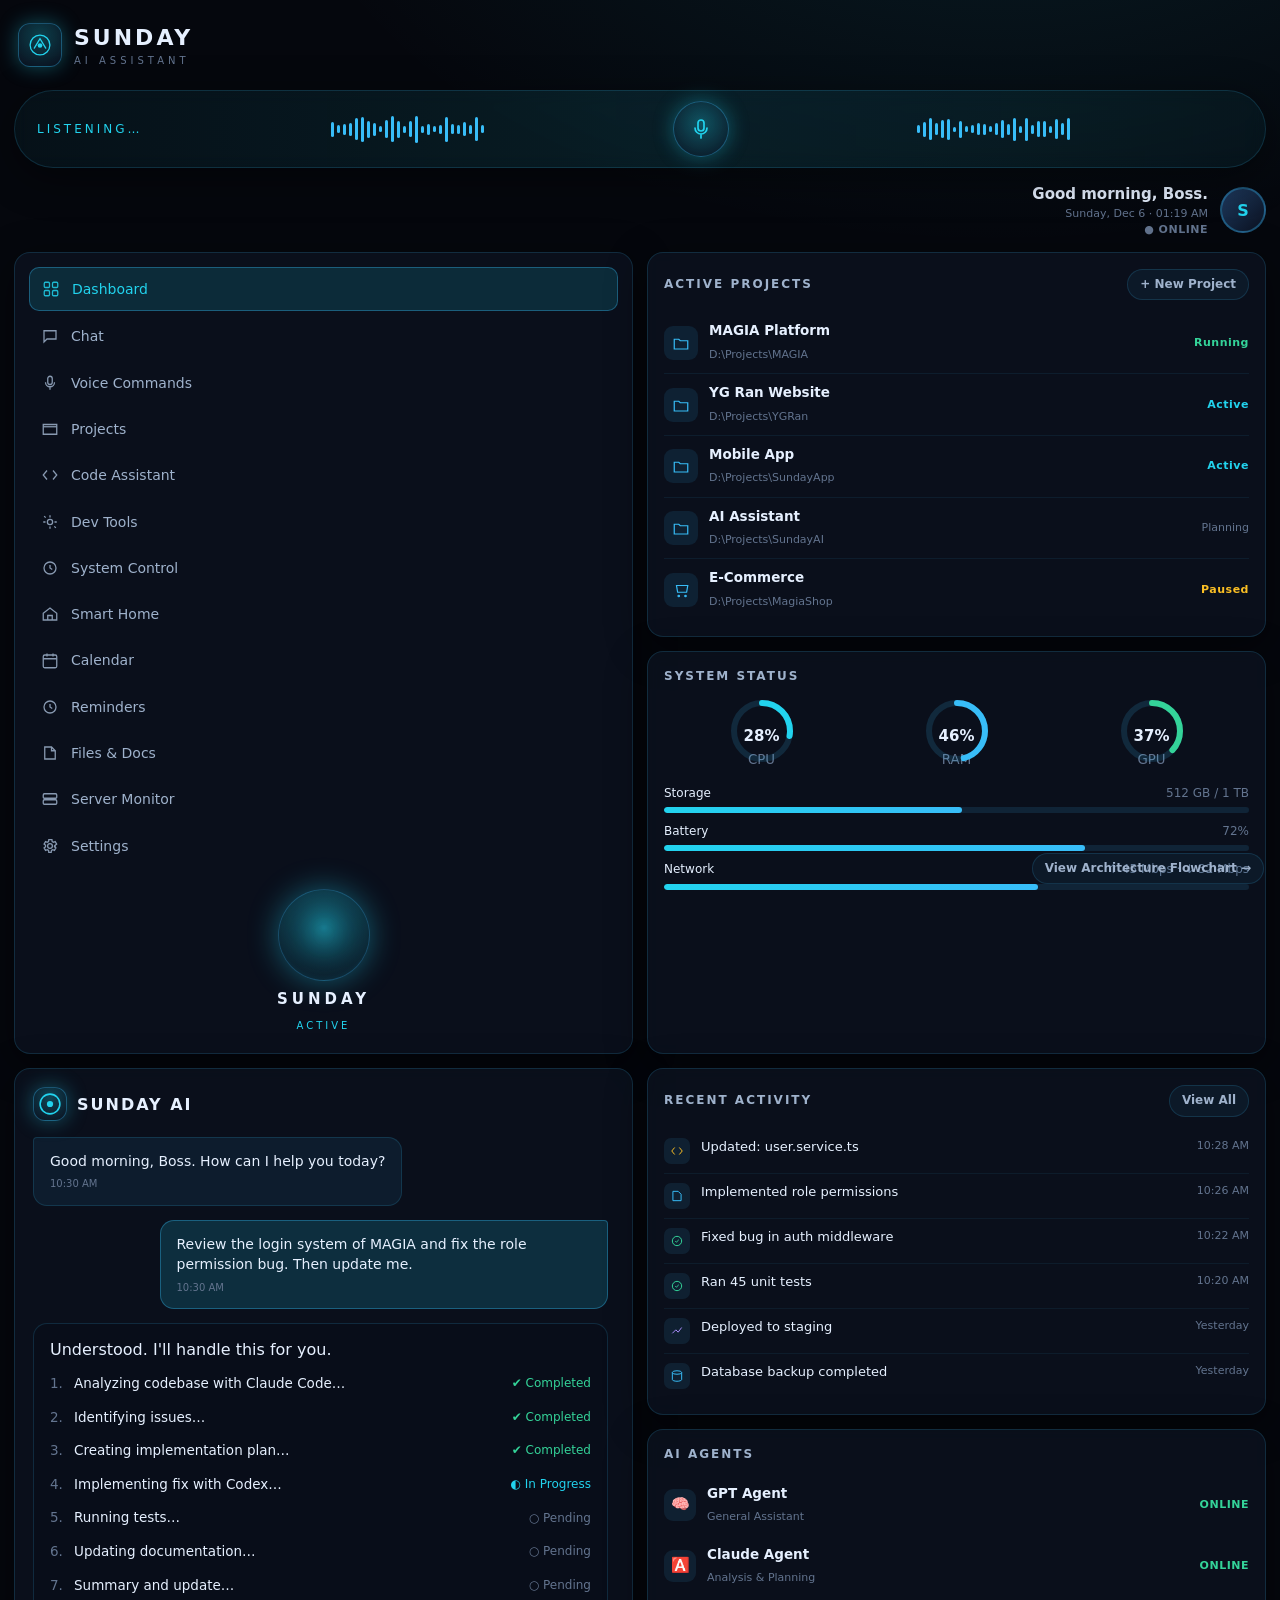
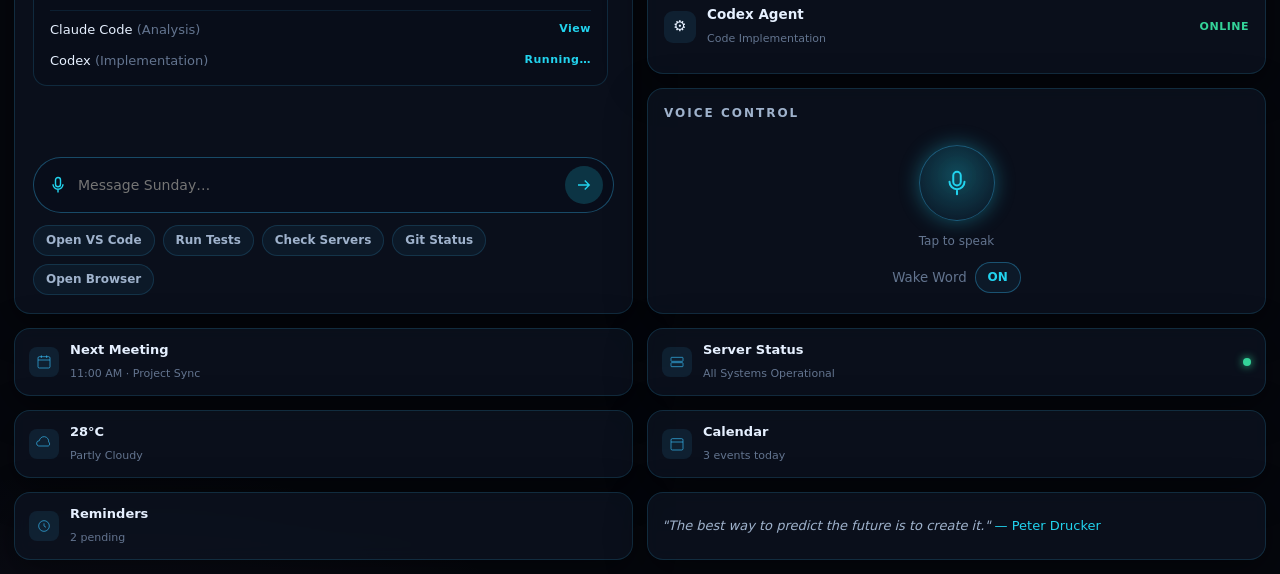
==== index.html @ ae9e7cbd "Add Sunday AI assistant dashboard and architecture flowchart Static site (no build step) recreating " ====
<!DOCTYPE html>
<html lang="en">
<head>
<meta charset="UTF-8" />
<meta name="viewport" content="width=device-width, initial-scale=1.0" />
<title>Sunday AI Assistant — Dashboard</title>
<meta name="description" content="Sunday — your personal AI assistant for coding, automation and productivity." />
<link rel="icon" href="data:image/svg+xml,<svg xmlns='http://www.w3.org/2000/svg' viewBox='0 0 100 100'><circle cx='50' cy='50' r='40' fill='none' stroke='%2322d3ee' stroke-width='6'/><circle cx='50' cy='50' r='14' fill='%2322d3ee'/></svg>" />
<link rel="stylesheet" href="assets/css/styles.css" />
<style>
  /* ---------- Dashboard layout ---------- */
  .app { display: grid; grid-template-rows: auto 1fr auto; min-height: 100vh; gap: 14px; padding: 14px; }

  /* Top bar */
  .topbar { display: grid; grid-template-columns: 260px 1fr 300px; gap: 14px; align-items: center; }
  .topbar__brand { padding: 8px 4px; }
  .topbar__brand .brand__logo {
    animation: spin 14s linear infinite;
  }
  @keyframes spin { to { transform: rotate(360deg); } }

  .listen {
    display: flex; align-items: center; gap: 16px; justify-content: center;
    padding: 10px 22px; border-radius: 999px;
    border: 1px solid var(--panel-border);
    background: linear-gradient(90deg, rgba(34,211,238,0.05), rgba(34,211,238,0.10), rgba(34,211,238,0.05));
  }
  .listen__label { font-size: 12px; letter-spacing: 3px; color: var(--cyan); text-transform: uppercase; white-space: nowrap; }
  .wave { display: flex; align-items: center; gap: 3px; height: 34px; flex: 1; justify-content: center; }
  .wave span {
    width: 3px; border-radius: 2px; background: var(--cyan-soft);
    animation: wave 1.1s ease-in-out infinite;
  }
  @keyframes wave { 0%,100% { height: 5px; opacity:.5;} 50% { height: 28px; opacity:1;} }
  .mic-btn {
    width: 56px; height: 56px; border-radius: 50%; flex: none;
    display: grid; place-items: center; cursor: pointer;
    border: 1px solid var(--panel-border-strong);
    background: radial-gradient(circle at 50% 40%, rgba(34,211,238,0.3), rgba(11,17,32,0.9));
    box-shadow: var(--glow); transition: transform .15s;
  }
  .mic-btn:hover { transform: scale(1.06); }
  .mic-btn svg { width: 24px; height: 24px; stroke: var(--cyan); }

  .topbar__user { display: flex; align-items: center; gap: 12px; justify-content: flex-end; }
  .topbar__user .greet { text-align: right; }
  .topbar__user .greet b { font-size: 15px; }
  .topbar__user .greet small { color: var(--text-faint); font-size: 11px; display: block; }
  .avatar { width: 46px; height: 46px; border-radius: 50%; border: 2px solid var(--panel-border-strong);
    background: linear-gradient(135deg, #1e3a5f, #0b1120); display:grid; place-items:center; font-weight:700; color: var(--cyan); }

  /* Main 3-col grid */
  .grid { display: grid; grid-template-columns: 240px 300px 1fr 320px; gap: 14px; align-items: stretch; }

  /* Sidebar nav */
  .nav { padding: 14px; display: flex; flex-direction: column; gap: 4px; }
  .nav__item {
    display: flex; align-items: center; gap: 12px; padding: 11px 12px; border-radius: 10px;
    color: var(--text-dim); cursor: pointer; font-size: 14px; transition: all .15s;
  }
  .nav__item svg { width: 18px; height: 18px; flex: none; opacity: .85; }
  .nav__item:hover { background: rgba(56,189,248,0.08); color: var(--text); }
  .nav__item--active { background: rgba(34,211,238,0.14); color: var(--cyan); border: 1px solid var(--panel-border-strong); }
  .nav__orb { margin-top: auto; display: grid; place-items: center; gap: 8px; padding: 18px 0 6px; }
  .orb {
    width: 92px; height: 92px; border-radius: 50%;
    background: radial-gradient(circle at 50% 42%, rgba(34,211,238,0.55), rgba(11,17,32,0.2) 68%);
    border: 1px solid var(--panel-border-strong);
    box-shadow: 0 0 30px rgba(34,211,238,0.4), inset 0 0 30px rgba(34,211,238,0.25);
    animation: pulse 2.6s ease-in-out infinite;
  }
  @keyframes pulse { 0%,100%{ transform: scale(1); opacity:.9;} 50%{ transform: scale(1.06); opacity:1;} }
  .nav__orb b { letter-spacing: 4px; font-size: 15px; }
  .nav__orb small { letter-spacing: 3px; font-size: 10px; color: var(--cyan); }

  /* Cards column */
  .col { display: flex; flex-direction: column; gap: 14px; min-height: 0; }
  .card { padding: 16px; }
  .card__head { display: flex; align-items: center; justify-content: space-between; margin-bottom: 12px; }

  .project { display: flex; align-items: center; gap: 11px; padding: 9px 0; border-bottom: 1px solid rgba(56,189,248,0.08); }
  .project:last-child { border-bottom: none; }
  .project__ico { width: 34px; height: 34px; border-radius: 9px; display:grid; place-items:center; background: rgba(56,189,248,0.1); }
  .project__ico svg { width: 18px; height: 18px; stroke: var(--cyan-soft); }
  .project b { font-size: 13.5px; display: block; }
  .project small { font-size: 11px; color: var(--text-faint); }

  .gauges { display: flex; justify-content: space-around; margin: 4px 0 14px; }
  .gauge { text-align: center; }
  .gauge svg { width: 66px; height: 66px; transform: rotate(-90deg); }
  .gauge__val { font-size: 15px; font-weight: 700; margin-top: -44px; position: relative; }
  .meter { margin: 10px 0; }
  .meter__top { display: flex; justify-content: space-between; font-size: 12px; margin-bottom: 5px; }
  .meter__bar { height: 6px; border-radius: 999px; background: rgba(56,189,248,0.12); overflow: hidden; }
  .meter__fill { height: 100%; border-radius: 999px; background: linear-gradient(90deg, var(--cyan), var(--cyan-soft)); }

  /* Center conversation */
  .conv { padding: 18px; display: flex; flex-direction: column; min-height: 0; }
  .conv__brand { display: flex; align-items: center; gap: 10px; margin-bottom: 16px; }
  .conv__body { flex: 1; overflow-y: auto; display: flex; flex-direction: column; gap: 14px; padding-right: 6px; }
  .bubble { max-width: 78%; padding: 13px 16px; border-radius: 14px; font-size: 14px; }
  .bubble small { display:block; font-size: 10px; color: var(--text-faint); margin-top: 6px; }
  .bubble--ai { align-self: flex-start; background: rgba(56,189,248,0.08); border: 1px solid var(--panel-border); border-top-left-radius: 4px; }
  .bubble--me { align-self: flex-end; background: rgba(34,211,238,0.16); border: 1px solid var(--panel-border-strong); border-top-right-radius: 4px; }
  .tasklist { align-self: stretch; border: 1px solid var(--panel-border); border-radius: 14px; padding: 14px 16px; background: rgba(9,14,26,0.6); }
  .task { display: flex; align-items: center; justify-content: space-between; padding: 7px 0; font-size: 13.5px; }
  .task__l { display: flex; gap: 10px; }
  .task__n { color: var(--text-faint); width: 14px; }
  .task__s { font-size: 12px; display: flex; align-items: center; gap: 6px; }
  .s-done { color: var(--green); } .s-prog { color: var(--cyan); } .s-pend { color: var(--text-faint); }
  .tasklist__foot { display: flex; justify-content: space-between; border-top: 1px solid rgba(56,189,248,0.1); margin-top: 8px; padding-top: 10px; font-size: 13px; }

  .composer { display: flex; align-items: center; gap: 10px; margin-top: 14px; padding: 8px 10px 8px 14px;
    border: 1px solid var(--panel-border-strong); border-radius: 999px; background: rgba(9,14,26,0.7); }
  .composer input { flex: 1; background: none; border: none; color: var(--text); font-size: 14px; outline: none; font-family: var(--font); }
  .composer button { width: 38px; height: 38px; border-radius: 50%; border: none; cursor: pointer; display:grid; place-items:center;
    background: rgba(34,211,238,0.2); }
  .composer button svg { width: 18px; height:18px; stroke: var(--cyan); }
  .quick { display: flex; gap: 8px; flex-wrap: wrap; margin-top: 12px; }

  /* Right column */
  .activity { display: flex; align-items: flex-start; gap: 11px; padding: 9px 0; border-bottom: 1px solid rgba(56,189,248,0.07); font-size: 13px; }
  .activity:last-child { border-bottom: none; }
  .activity__ico { width: 26px; height: 26px; border-radius: 7px; display:grid; place-items:center; flex:none; background: rgba(56,189,248,0.1); }
  .activity__ico svg { width: 14px; height: 14px; }
  .activity .grow small { color: var(--text-faint); font-size: 11px; }
  .activity time { font-size: 11px; color: var(--text-faint); white-space: nowrap; }

  .agent { display: flex; align-items: center; gap: 11px; padding: 9px 0; }
  .agent__ico { width: 32px; height: 32px; border-radius: 9px; display:grid; place-items:center; background: rgba(56,189,248,0.1); font-size: 15px; }
  .agent b { font-size: 13.5px; display: block; }
  .agent small { font-size: 11px; color: var(--text-faint); }

  .voice-ctl { display: grid; place-items: center; gap: 12px; padding: 10px 0 4px; }
  .voice-ctl .mic-btn { width: 76px; height: 76px; }
  .voice-ctl .mic-btn svg { width: 30px; height: 30px; }

  /* Bottom status strip */
  .strip { display: grid; grid-template-columns: repeat(5, 1fr) 1.4fr; gap: 14px; }
  .strip .panel { padding: 12px 14px; display: flex; align-items: center; gap: 11px; }
  .strip__ico { width: 30px; height:30px; border-radius: 8px; display:grid; place-items:center; background: rgba(56,189,248,0.1); flex:none; }
  .strip__ico svg { width: 16px; height:16px; stroke: var(--cyan-soft); }
  .strip b { font-size: 13px; display:block; } .strip small { font-size: 11px; color: var(--text-faint); }
  .quote { font-style: italic; color: var(--text-dim); font-size: 13px; }
  .quote span { color: var(--cyan); font-style: normal; }

  .toplink { position: fixed; right: 16px; bottom: 16px; z-index: 20; }

  @media (max-width: 1280px) {
    .grid { grid-template-columns: 1fr 1fr; }
    .topbar { grid-template-columns: 1fr; }
    .strip { grid-template-columns: repeat(2, 1fr); }
  }
  @media (max-width: 720px) {
    .grid { grid-template-columns: 1fr; }
    .strip { grid-template-columns: 1fr; }
  }
</style>
</head>
<body>
<div class="app">

  <!-- ===== TOP BAR ===== -->
  <header class="topbar">
    <div class="topbar__brand brand">
      <div class="brand__logo">
        <svg viewBox="0 0 100 100" fill="none"><circle cx="50" cy="50" r="38" stroke="#22d3ee" stroke-width="5"/><path d="M28 62 L50 26 L72 62" stroke="#22d3ee" stroke-width="5" stroke-linecap="round"/><circle cx="50" cy="52" r="9" fill="#22d3ee"/></svg>
      </div>
      <div>
        <div class="brand__name">SUNDAY</div>
        <div class="brand__tag">AI Assistant</div>
      </div>
    </div>

    <div class="listen panel">
      <span class="listen__label">Listening…</span>
      <div class="wave" id="wave"></div>
      <button class="mic-btn" aria-label="Microphone">
        <svg viewBox="0 0 24 24" fill="none" stroke-width="1.7" stroke-linecap="round" stroke-linejoin="round"><rect x="9" y="3" width="6" height="11" rx="3"/><path d="M6 11a6 6 0 0 0 12 0M12 17v4"/></svg>
      </button>
      <div class="wave" id="wave2"></div>
    </div>

    <div class="topbar__user">
      <div class="greet">
        <b>Good morning, Boss.</b>
        <small id="clock">Sunday • 10:30 AM</small>
        <small class="badge badge--green">● ONLINE</small>
      </div>
      <div class="avatar">S</div>
    </div>
  </header>

  <!-- ===== MAIN GRID ===== -->
  <main class="grid">

    <!-- Sidebar -->
    <nav class="nav panel">
      <div class="nav__item nav__item--active"><svg viewBox="0 0 24 24" fill="none" stroke="currentColor" stroke-width="1.7"><rect x="3" y="3" width="7" height="7" rx="1.5"/><rect x="14" y="3" width="7" height="7" rx="1.5"/><rect x="3" y="14" width="7" height="7" rx="1.5"/><rect x="14" y="14" width="7" height="7" rx="1.5"/></svg> Dashboard</div>
      <div class="nav__item"><svg viewBox="0 0 24 24" fill="none" stroke="currentColor" stroke-width="1.7"><path d="M4 5h16v11H8l-4 4z"/></svg> Chat</div>
      <div class="nav__item"><svg viewBox="0 0 24 24" fill="none" stroke="currentColor" stroke-width="1.7"><rect x="9" y="3" width="6" height="11" rx="3"/><path d="M6 11a6 6 0 0 0 12 0M12 17v4"/></svg> Voice Commands</div>
      <div class="nav__item"><svg viewBox="0 0 24 24" fill="none" stroke="currentColor" stroke-width="1.7"><path d="M3 6h18v13H3z"/><path d="M3 9h18"/></svg> Projects</div>
      <div class="nav__item"><svg viewBox="0 0 24 24" fill="none" stroke="currentColor" stroke-width="1.7"><path d="M8 6 3 12l5 6M16 6l5 6-5 6"/></svg> Code Assistant</div>
      <div class="nav__item"><svg viewBox="0 0 24 24" fill="none" stroke="currentColor" stroke-width="1.7"><path d="M12 3v3M12 18v3M4.2 4.2l2 2M17.8 17.8l2 2M3 12h3M18 12h3"/><circle cx="12" cy="12" r="3.5"/></svg> Dev Tools</div>
      <div class="nav__item"><svg viewBox="0 0 24 24" fill="none" stroke="currentColor" stroke-width="1.7"><circle cx="12" cy="12" r="8"/><path d="M12 8v4l3 2"/></svg> System Control</div>
      <div class="nav__item"><svg viewBox="0 0 24 24" fill="none" stroke="currentColor" stroke-width="1.7"><path d="M3 11 12 4l9 7v9H3z"/><path d="M9 20v-6h6v6"/></svg> Smart Home</div>
      <div class="nav__item"><svg viewBox="0 0 24 24" fill="none" stroke="currentColor" stroke-width="1.7"><rect x="3" y="4" width="18" height="17" rx="2"/><path d="M3 9h18M8 2v4M16 2v4"/></svg> Calendar</div>
      <div class="nav__item"><svg viewBox="0 0 24 24" fill="none" stroke="currentColor" stroke-width="1.7"><circle cx="12" cy="12" r="8"/><path d="M12 8v4l3 2"/></svg> Reminders</div>
      <div class="nav__item"><svg viewBox="0 0 24 24" fill="none" stroke="currentColor" stroke-width="1.7"><path d="M5 4h9l5 5v11H5z"/><path d="M14 4v5h5"/></svg> Files &amp; Docs</div>
      <div class="nav__item"><svg viewBox="0 0 24 24" fill="none" stroke="currentColor" stroke-width="1.7"><rect x="3" y="5" width="18" height="6" rx="1.5"/><rect x="3" y="13" width="18" height="6" rx="1.5"/></svg> Server Monitor</div>
      <div class="nav__item"><svg viewBox="0 0 24 24" fill="none" stroke="currentColor" stroke-width="1.7"><circle cx="12" cy="12" r="3.2"/><path d="M19 12a7 7 0 0 0-.1-1l2-1.5-2-3.4-2.3 1a7 7 0 0 0-1.7-1l-.3-2.5H10.4l-.3 2.5a7 7 0 0 0-1.7 1l-2.3-1-2 3.4 2 1.5a7 7 0 0 0 0 2l-2 1.5 2 3.4 2.3-1a7 7 0 0 0 1.7 1l.3 2.5h3.2l.3-2.5a7 7 0 0 0 1.7-1l2.3 1 2-3.4-2-1.5a7 7 0 0 0 .1-1z"/></svg> Settings</div>

      <div class="nav__orb">
        <div class="orb"></div>
        <b>SUNDAY</b>
        <small>ACTIVE</small>
      </div>
    </nav>

    <!-- Column: Projects + System status -->
    <section class="col">
      <div class="card panel">
        <div class="card__head"><span class="panel__title">Active Projects</span><span class="pill">+ New Project</span></div>
        <div class="project"><div class="project__ico"><svg viewBox="0 0 24 24" fill="none" stroke-width="1.6"><path d="M3 7h6l2 2h10v11H3z"/></svg></div><div class="grow"><b>MAGIA Platform</b><small>D:\Projects\MAGIA</small></div><span class="badge badge--green">Running</span></div>
        <div class="project"><div class="project__ico"><svg viewBox="0 0 24 24" fill="none" stroke-width="1.6"><path d="M3 7h6l2 2h10v11H3z"/></svg></div><div class="grow"><b>YG Ran Website</b><small>D:\Projects\YGRan</small></div><span class="badge badge--cyan">Active</span></div>
        <div class="project"><div class="project__ico"><svg viewBox="0 0 24 24" fill="none" stroke-width="1.6"><path d="M3 7h6l2 2h10v11H3z"/></svg></div><div class="grow"><b>Mobile App</b><small>D:\Projects\SundayApp</small></div><span class="badge badge--cyan">Active</span></div>
        <div class="project"><div class="project__ico"><svg viewBox="0 0 24 24" fill="none" stroke-width="1.6"><path d="M3 7h6l2 2h10v11H3z"/></svg></div><div class="grow"><b>AI Assistant</b><small>D:\Projects\SundayAI</small></div><span class="faint" style="font-size:11px">Planning</span></div>
        <div class="project"><div class="project__ico"><svg viewBox="0 0 24 24" fill="none" stroke-width="1.6"><path d="M6 6h15l-1.5 9h-12z"/><circle cx="9" cy="20" r="1"/><circle cx="18" cy="20" r="1"/></svg></div><div class="grow"><b>E-Commerce</b><small>D:\Projects\MagiaShop</small></div><span class="badge badge--amber">Paused</span></div>
      </div>

      <div class="card panel grow">
        <div class="card__head"><span class="panel__title">System Status</span></div>
        <div class="gauges">
          <div class="gauge"><svg viewBox="0 0 66 66"><circle cx="33" cy="33" r="28" stroke="rgba(56,189,248,.15)" stroke-width="6" fill="none"/><circle cx="33" cy="33" r="28" stroke="#22d3ee" stroke-width="6" fill="none" stroke-linecap="round" stroke-dasharray="176" stroke-dashoffset="127"/></svg><div class="gauge__val">28%</div><small class="faint">CPU</small></div>
          <div class="gauge"><svg viewBox="0 0 66 66"><circle cx="33" cy="33" r="28" stroke="rgba(56,189,248,.15)" stroke-width="6" fill="none"/><circle cx="33" cy="33" r="28" stroke="#38bdf8" stroke-width="6" fill="none" stroke-linecap="round" stroke-dasharray="176" stroke-dashoffset="95"/></svg><div class="gauge__val">46%</div><small class="faint">RAM</small></div>
          <div class="gauge"><svg viewBox="0 0 66 66"><circle cx="33" cy="33" r="28" stroke="rgba(56,189,248,.15)" stroke-width="6" fill="none"/><circle cx="33" cy="33" r="28" stroke="#34d399" stroke-width="6" fill="none" stroke-linecap="round" stroke-dasharray="176" stroke-dashoffset="111"/></svg><div class="gauge__val">37%</div><small class="faint">GPU</small></div>
        </div>
        <div class="meter"><div class="meter__top"><span>Storage</span><span class="faint">512 GB / 1 TB</span></div><div class="meter__bar"><div class="meter__fill" style="width:51%"></div></div></div>
        <div class="meter"><div class="meter__top"><span>Battery</span><span class="faint">72%</span></div><div class="meter__bar"><div class="meter__fill" style="width:72%"></div></div></div>
        <div class="meter"><div class="meter__top"><span>Network</span><span class="faint">↑ 45 Mbps · ↓ 32 Mbps</span></div><div class="meter__bar"><div class="meter__fill" style="width:64%"></div></div></div>
      </div>
    </section>

    <!-- Center: conversation -->
    <section class="conv panel">
      <div class="conv__brand">
        <div class="brand__logo" style="width:34px;height:34px"><svg viewBox="0 0 100 100" fill="none"><circle cx="50" cy="50" r="38" stroke="#22d3ee" stroke-width="6"/><circle cx="50" cy="50" r="12" fill="#22d3ee"/></svg></div>
        <b style="letter-spacing:2px">SUNDAY AI</b>
      </div>
      <div class="conv__body">
        <div class="bubble bubble--ai">Good morning, Boss. How can I help you today?<small>10:30 AM</small></div>
        <div class="bubble bubble--me">Review the login system of MAGIA and fix the role permission bug. Then update me.<small>10:30 AM</small></div>
        <div class="tasklist">
          <div style="margin-bottom:6px">Understood. I'll handle this for you.</div>
          <div class="task"><div class="task__l"><span class="task__n">1.</span> Analyzing codebase with Claude Code…</div><span class="task__s s-done">✔ Completed</span></div>
          <div class="task"><div class="task__l"><span class="task__n">2.</span> Identifying issues…</div><span class="task__s s-done">✔ Completed</span></div>
          <div class="task"><div class="task__l"><span class="task__n">3.</span> Creating implementation plan…</div><span class="task__s s-done">✔ Completed</span></div>
          <div class="task"><div class="task__l"><span class="task__n">4.</span> Implementing fix with Codex…</div><span class="task__s s-prog">◐ In Progress</span></div>
          <div class="task"><div class="task__l"><span class="task__n">5.</span> Running tests…</div><span class="task__s s-pend">○ Pending</span></div>
          <div class="task"><div class="task__l"><span class="task__n">6.</span> Updating documentation…</div><span class="task__s s-pend">○ Pending</span></div>
          <div class="task"><div class="task__l"><span class="task__n">7.</span> Summary and update…</div><span class="task__s s-pend">○ Pending</span></div>
          <div class="tasklist__foot"><span>Claude Code <span class="faint">(Analysis)</span></span><span class="badge badge--cyan">View</span></div>
          <div class="tasklist__foot" style="border:none;padding-top:4px"><span>Codex <span class="faint">(Implementation)</span></span><span class="badge badge--cyan">Running…</span></div>
        </div>
      </div>
      <div class="composer">
        <svg viewBox="0 0 24 24" fill="none" stroke="#22d3ee" stroke-width="1.7" width="20" height="20"><rect x="9" y="3" width="6" height="11" rx="3"/><path d="M6 11a6 6 0 0 0 12 0M12 17v4"/></svg>
        <input id="msg" placeholder="Message Sunday…" />
        <button id="send" aria-label="Send"><svg viewBox="0 0 24 24" fill="none" stroke-width="1.8"><path d="M4 12h15M13 6l6 6-6 6"/></svg></button>
      </div>
      <div class="quick">
        <span class="pill">Open VS Code</span><span class="pill">Run Tests</span><span class="pill">Check Servers</span><span class="pill">Git Status</span><span class="pill">Open Browser</span>
      </div>
    </section>

    <!-- Right column -->
    <section class="col">
      <div class="card panel">
        <div class="card__head"><span class="panel__title">Recent Activity</span><span class="pill">View All</span></div>
        <div class="activity"><div class="activity__ico"><svg viewBox="0 0 24 24" fill="none" stroke="#fbbf24" stroke-width="1.7"><path d="M8 6 3 12l5 6M16 6l5 6-5 6"/></svg></div><div class="grow"><b style="font-weight:500">Updated: user.service.ts</b></div><time>10:28 AM</time></div>
        <div class="activity"><div class="activity__ico"><svg viewBox="0 0 24 24" fill="none" stroke="#38bdf8" stroke-width="1.7"><path d="M5 4h9l5 5v11H5z"/></svg></div><div class="grow"><b style="font-weight:500">Implemented role permissions</b></div><time>10:26 AM</time></div>
        <div class="activity"><div class="activity__ico"><svg viewBox="0 0 24 24" fill="none" stroke="#34d399" stroke-width="1.7"><circle cx="12" cy="12" r="8"/><path d="M9 12l2 2 4-4"/></svg></div><div class="grow"><b style="font-weight:500">Fixed bug in auth middleware</b></div><time>10:22 AM</time></div>
        <div class="activity"><div class="activity__ico"><svg viewBox="0 0 24 24" fill="none" stroke="#34d399" stroke-width="1.7"><path d="M9 12l2 2 4-4"/><circle cx="12" cy="12" r="8"/></svg></div><div class="grow"><b style="font-weight:500">Ran 45 unit tests</b></div><time>10:20 AM</time></div>
        <div class="activity"><div class="activity__ico"><svg viewBox="0 0 24 24" fill="none" stroke="#a78bfa" stroke-width="1.7"><path d="M4 16l6-6 4 4 6-8"/></svg></div><div class="grow"><b style="font-weight:500">Deployed to staging</b></div><time>Yesterday</time></div>
        <div class="activity"><div class="activity__ico"><svg viewBox="0 0 24 24" fill="none" stroke="#38bdf8" stroke-width="1.7"><ellipse cx="12" cy="6" rx="8" ry="3"/><path d="M4 6v12c0 1.7 3.6 3 8 3s8-1.3 8-3V6"/></svg></div><div class="grow"><b style="font-weight:500">Database backup completed</b></div><time>Yesterday</time></div>
      </div>

      <div class="card panel">
        <div class="card__head"><span class="panel__title">AI Agents</span></div>
        <div class="agent"><div class="agent__ico">🧠</div><div class="grow"><b>GPT Agent</b><small>General Assistant</small></div><span class="badge badge--green">ONLINE</span></div>
        <div class="agent"><div class="agent__ico">🅰️</div><div class="grow"><b>Claude Agent</b><small>Analysis &amp; Planning</small></div><span class="badge badge--green">ONLINE</span></div>
        <div class="agent"><div class="agent__ico">⚙️</div><div class="grow"><b>Codex Agent</b><small>Code Implementation</small></div><span class="badge badge--green">ONLINE</span></div>
      </div>

      <div class="card panel grow">
        <div class="card__head"><span class="panel__title">Voice Control</span></div>
        <div class="voice-ctl">
          <button class="mic-btn" aria-label="Tap to speak"><svg viewBox="0 0 24 24" fill="none" stroke-width="1.6" stroke-linecap="round"><rect x="9" y="3" width="6" height="11" rx="3"/><path d="M6 11a6 6 0 0 0 12 0M12 17v4"/></svg></button>
          <div class="row gap-sm"><span class="faint" style="font-size:12px">Tap to speak</span></div>
          <div class="row gap-sm"><small class="faint">Wake Word</small><span class="pill pill--on">ON</span></div>
        </div>
      </div>
    </section>
  </main>

  <!-- ===== BOTTOM STRIP ===== -->
  <footer class="strip">
    <div class="panel"><div class="strip__ico"><svg viewBox="0 0 24 24" fill="none"><rect x="3" y="4" width="18" height="17" rx="2"/><path d="M3 9h18M8 2v4M16 2v4"/></svg></div><div><b>Next Meeting</b><small>11:00 AM · Project Sync</small></div></div>
    <div class="panel"><div class="strip__ico"><svg viewBox="0 0 24 24" fill="none"><rect x="3" y="5" width="18" height="6" rx="1"/><rect x="3" y="13" width="18" height="6" rx="1"/></svg></div><div><b>Server Status</b><small>All Systems Operational</small></div><span class="status-dot status-dot--green" style="margin-left:auto"></span></div>
    <div class="panel"><div class="strip__ico"><svg viewBox="0 0 24 24" fill="none"><path d="M4 15a4 4 0 0 1 1-7.9A5 5 0 0 1 19 9a3.5 3.5 0 0 1-.5 6z"/></svg></div><div><b>28°C</b><small>Partly Cloudy</small></div></div>
    <div class="panel"><div class="strip__ico"><svg viewBox="0 0 24 24" fill="none"><rect x="3" y="4" width="18" height="17" rx="2"/><path d="M3 9h18"/></svg></div><div><b>Calendar</b><small>3 events today</small></div></div>
    <div class="panel"><div class="strip__ico"><svg viewBox="0 0 24 24" fill="none"><circle cx="12" cy="12" r="8"/><path d="M12 8v4l3 2"/></svg></div><div><b>Reminders</b><small>2 pending</small></div></div>
    <div class="panel"><div class="quote">"The best way to predict the future is to create it." <span>— Peter Drucker</span></div></div>
  </footer>
</div>

<a class="pill toplink" href="flowchart.html">View Architecture Flowchart →</a>

<script src="assets/js/dashboard.js"></script>
</body>
</html>
---- assets/css/styles.css ----
/* ============================================================
   SUNDAY AI ASSISTANT — Shared styles
   Dark HUD theme, cyan accent. Rebrand of the JARVIS concept.
   ============================================================ */

:root {
  --bg: #05070d;
  --bg-2: #070b14;
  --panel: rgba(13, 20, 34, 0.72);
  --panel-solid: #0b1120;
  --panel-border: rgba(56, 189, 248, 0.16);
  --panel-border-strong: rgba(56, 189, 248, 0.35);
  --text: #e6f0ff;
  --text-dim: #9fb2cc;
  --text-faint: #63748f;
  --cyan: #22d3ee;
  --cyan-soft: #38bdf8;
  --green: #34d399;
  --amber: #fbbf24;
  --red: #f87171;
  --purple: #a78bfa;
  --pink: #f472b6;
  --orange: #fb923c;
  --radius: 16px;
  --radius-sm: 10px;
  --shadow: 0 10px 40px rgba(0, 0, 0, 0.45);
  --glow: 0 0 20px rgba(34, 211, 238, 0.35);
  --font: "Segoe UI", "Inter", system-ui, -apple-system, Roboto, Arial, sans-serif;
}

* { box-sizing: border-box; margin: 0; padding: 0; }

html { scroll-behavior: smooth; }

body {
  font-family: var(--font);
  color: var(--text);
  background:
    radial-gradient(1200px 700px at 78% -8%, rgba(34, 211, 238, 0.10), transparent 60%),
    radial-gradient(900px 600px at 10% 110%, rgba(167, 139, 250, 0.08), transparent 55%),
    var(--bg);
  min-height: 100vh;
  -webkit-font-smoothing: antialiased;
  line-height: 1.45;
}

a { color: inherit; text-decoration: none; }

::selection { background: rgba(34, 211, 238, 0.3); }

/* Scrollbar */
::-webkit-scrollbar { width: 10px; height: 10px; }
::-webkit-scrollbar-track { background: transparent; }
::-webkit-scrollbar-thumb { background: rgba(56, 189, 248, 0.22); border-radius: 999px; }
::-webkit-scrollbar-thumb:hover { background: rgba(56, 189, 248, 0.4); }

/* ---------- Brand mark ---------- */
.brand { display: flex; align-items: center; gap: 12px; }
.brand__logo {
  width: 44px; height: 44px; border-radius: 12px;
  display: grid; place-items: center;
  border: 1px solid var(--panel-border-strong);
  background: radial-gradient(circle at 50% 30%, rgba(34, 211, 238, 0.28), rgba(11, 17, 32, 0.9));
  box-shadow: var(--glow);
}
.brand__logo svg { width: 26px; height: 26px; }
.brand__name { font-size: 22px; font-weight: 700; letter-spacing: 3px; }
.brand__name b { color: var(--cyan); font-weight: 800; }
.brand__tag { font-size: 10px; letter-spacing: 4px; color: var(--text-faint); text-transform: uppercase; }

/* ---------- Panels ---------- */
.panel {
  background: var(--panel);
  border: 1px solid var(--panel-border);
  border-radius: var(--radius);
  box-shadow: var(--shadow);
  backdrop-filter: blur(8px);
}
.panel__title {
  font-size: 12px; letter-spacing: 2px; text-transform: uppercase;
  color: var(--text-dim); font-weight: 600;
}

/* ---------- Buttons / pills ---------- */
.pill {
  display: inline-flex; align-items: center; gap: 7px;
  padding: 6px 12px; border-radius: 999px; font-size: 12px; font-weight: 600;
  border: 1px solid var(--panel-border); color: var(--text-dim);
  background: rgba(56, 189, 248, 0.06); cursor: pointer;
  transition: all .18s ease;
}
.pill:hover { border-color: var(--panel-border-strong); color: var(--text); background: rgba(56, 189, 248, 0.12); }
.pill--on { color: var(--cyan); border-color: var(--panel-border-strong); }

.status-dot { width: 8px; height: 8px; border-radius: 50%; display: inline-block; }
.status-dot--green { background: var(--green); box-shadow: 0 0 8px var(--green); }
.status-dot--cyan { background: var(--cyan); box-shadow: 0 0 8px var(--cyan); }

.badge { font-size: 11px; font-weight: 700; letter-spacing: .5px; }
.badge--green { color: var(--green); }
.badge--amber { color: var(--amber); }
.badge--cyan  { color: var(--cyan); }

/* ---------- Utilities ---------- */
.muted { color: var(--text-dim); }
.faint { color: var(--text-faint); }
.mono { font-family: "SFMono-Regular", "Consolas", "Roboto Mono", monospace; }
.center { text-align: center; }
.row { display: flex; align-items: center; }
.gap-sm { gap: 8px; } .gap { gap: 14px; }
.grow { flex: 1; }
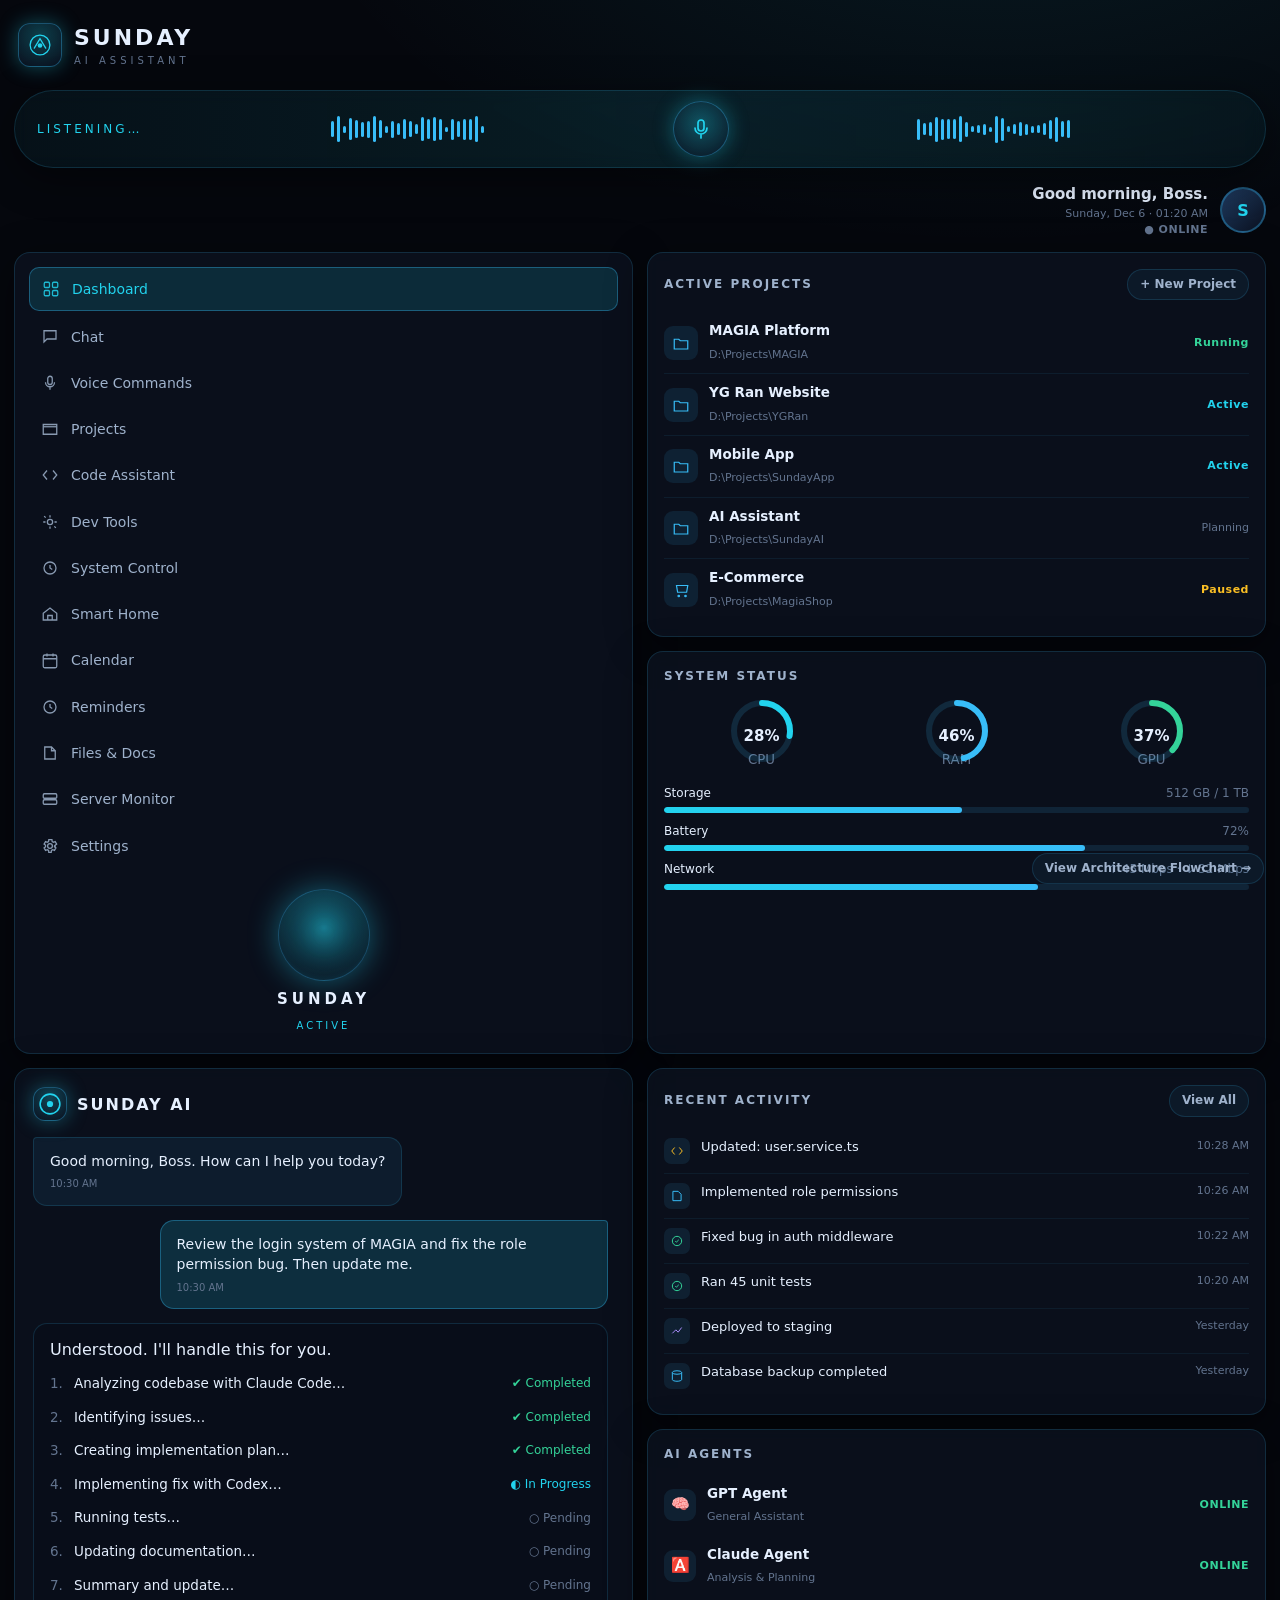
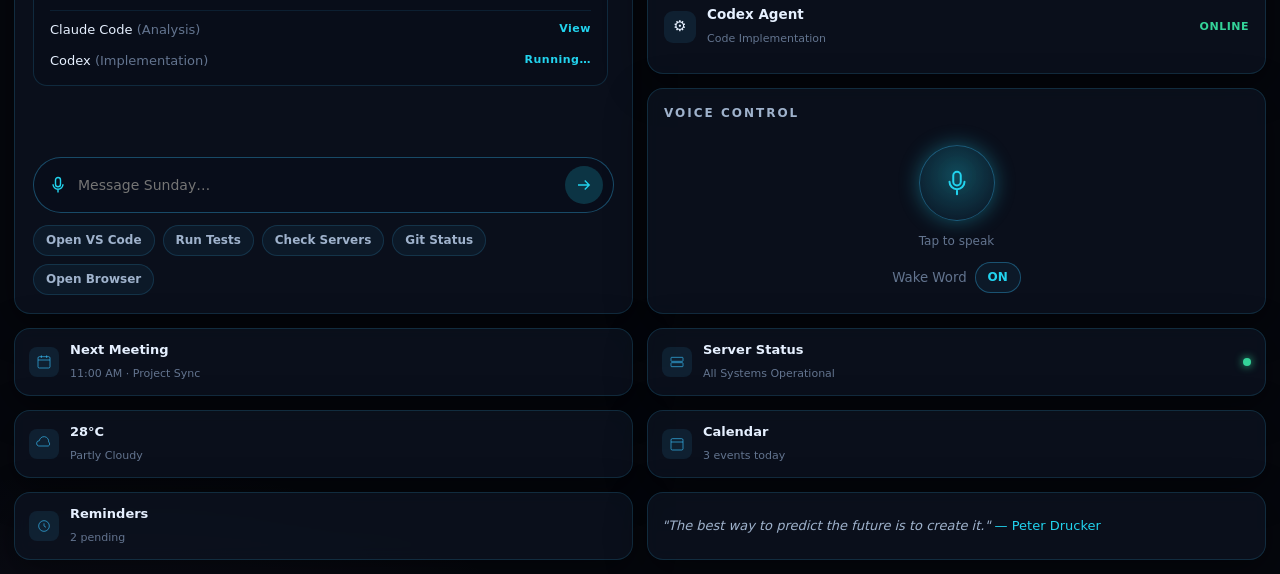
==== commit db9e6d64: "Fix horizontal overflow on mobile dashboard The animated waveform in the Listening bar used fixed-wi" ====
--- a/index.html
+++ b/index.html
@@ -26,7 +26,7 @@
     background: linear-gradient(90deg, rgba(34,211,238,0.05), rgba(34,211,238,0.10), rgba(34,211,238,0.05));
   }
   .listen__label { font-size: 12px; letter-spacing: 3px; color: var(--cyan); text-transform: uppercase; white-space: nowrap; }
-  .wave { display: flex; align-items: center; gap: 3px; height: 34px; flex: 1; justify-content: center; }
+  .wave { display: flex; align-items: center; gap: 3px; height: 34px; flex: 1 1 0; min-width: 0; overflow: hidden; justify-content: center; }
   .wave span {
     width: 3px; border-radius: 2px; background: var(--cyan-soft);
     animation: wave 1.1s ease-in-out infinite;
@@ -146,6 +146,9 @@
 
   .toplink { position: fixed; right: 16px; bottom: 16px; z-index: 20; }
 
+  /* Let grid/flex children shrink below their content width */
+  .grid > *, .col, .conv, .nav, .topbar > * { min-width: 0; }
+
   @media (max-width: 1280px) {
     .grid { grid-template-columns: 1fr 1fr; }
     .topbar { grid-template-columns: 1fr; }
@@ -154,6 +157,9 @@
   @media (max-width: 720px) {
     .grid { grid-template-columns: 1fr; }
     .strip { grid-template-columns: 1fr; }
+    .listen { padding: 8px 12px; gap: 10px; }
+    .listen__label { font-size: 10px; letter-spacing: 1px; }
+    #wave2 { display: none; }
   }
 </style>
 </head>
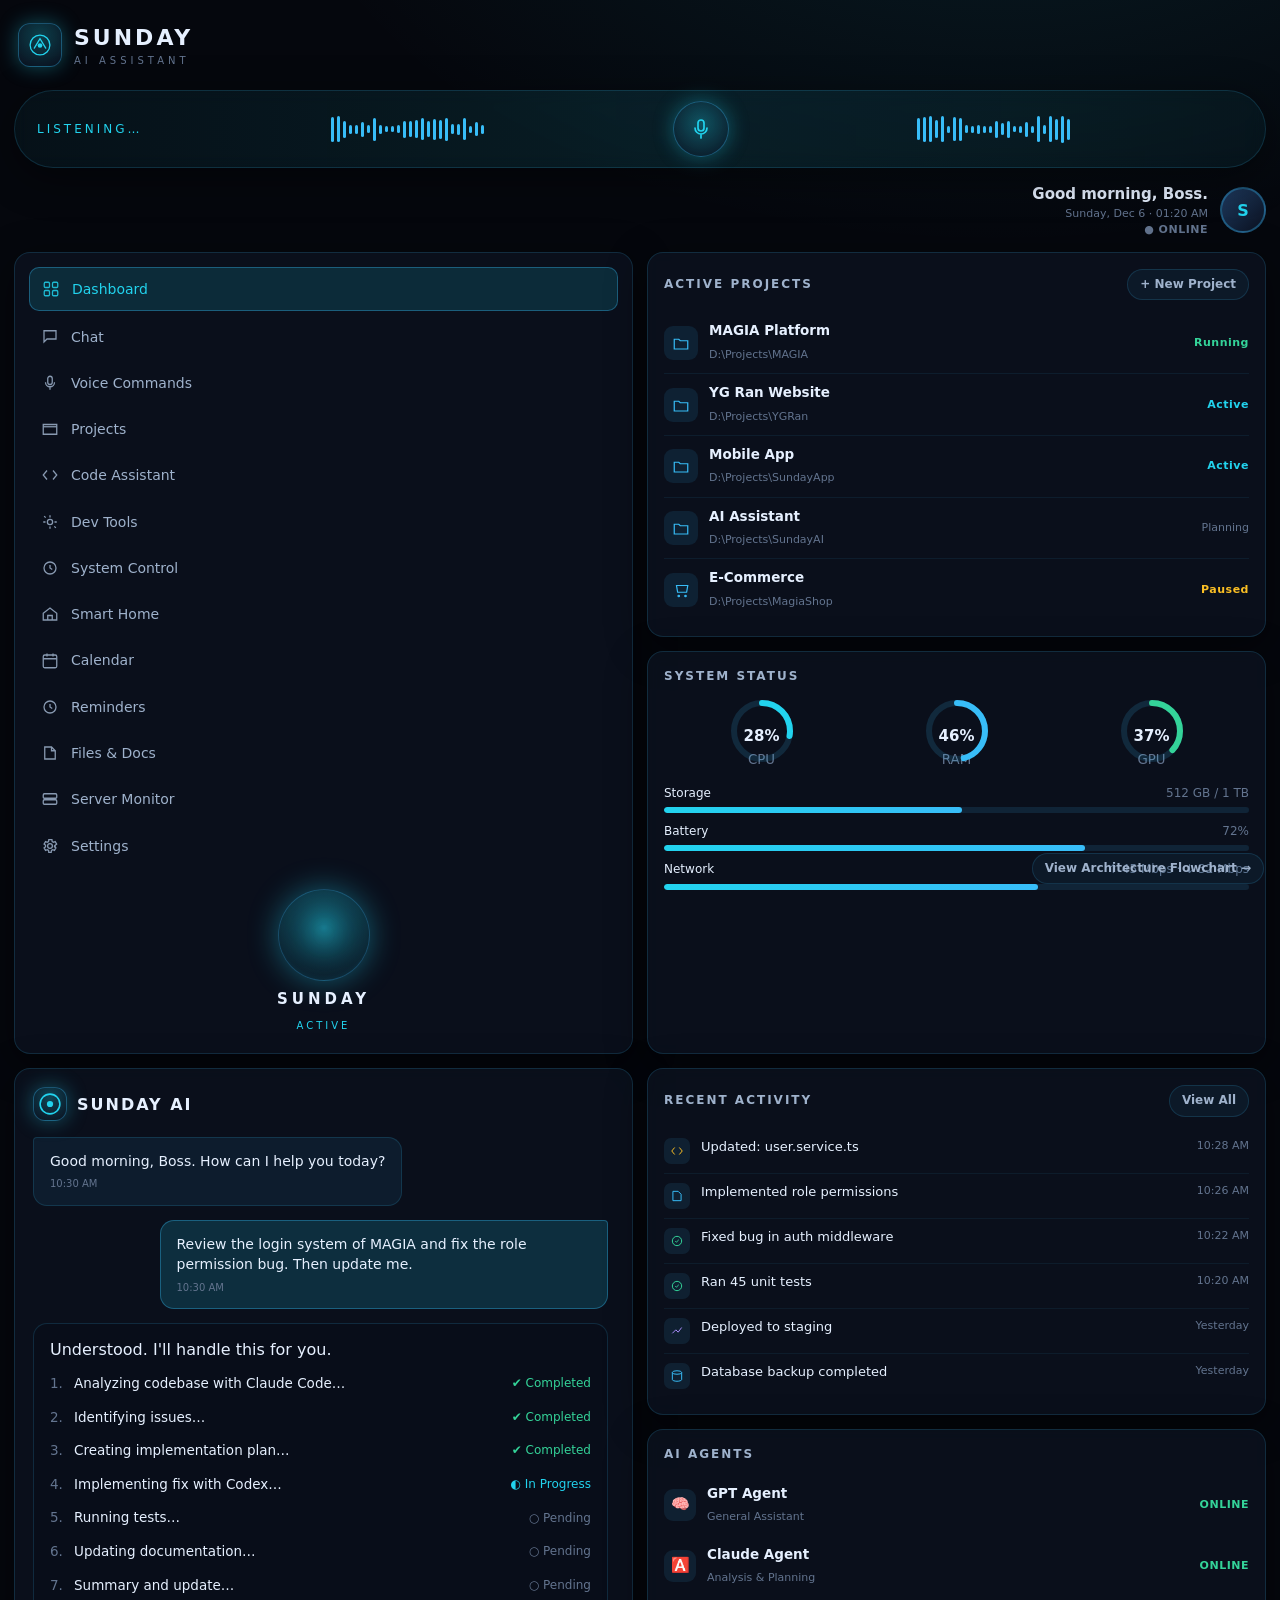
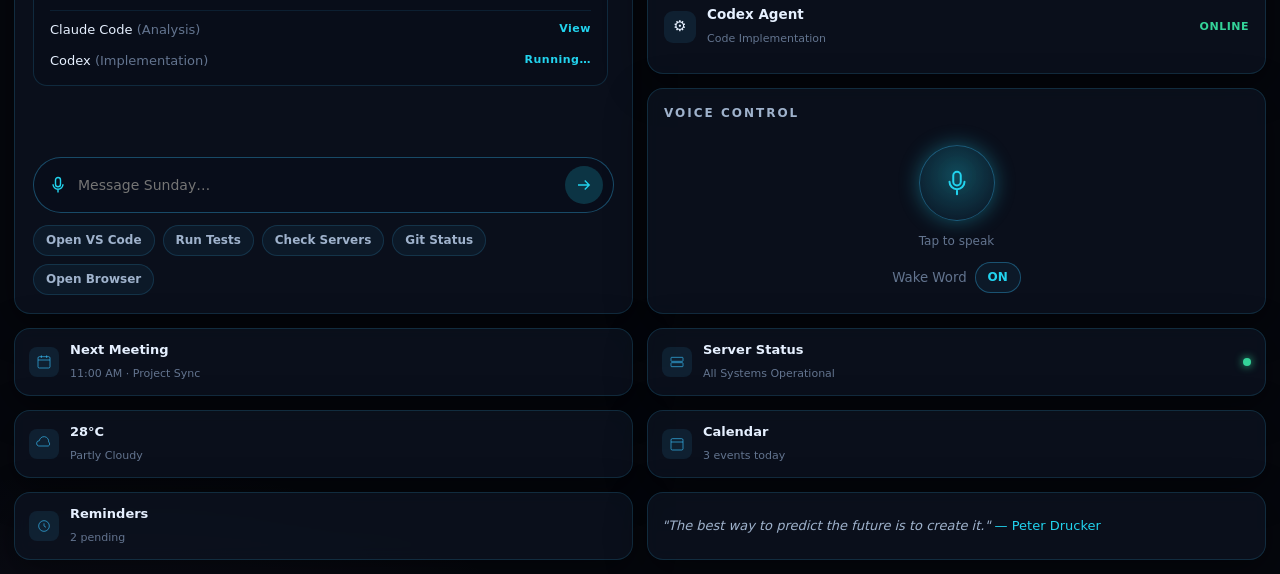
==== commit 2d42a96c: "Wire dashboard to real AI agents via subscription CLIs (no API keys) Add server.js — a dependency-fr" ====
--- a/index.html
+++ b/index.html
@@ -293,9 +293,9 @@
 
       <div class="card panel">
         <div class="card__head"><span class="panel__title">AI Agents</span></div>
-        <div class="agent"><div class="agent__ico">🧠</div><div class="grow"><b>GPT Agent</b><small>General Assistant</small></div><span class="badge badge--green">ONLINE</span></div>
-        <div class="agent"><div class="agent__ico">🅰️</div><div class="grow"><b>Claude Agent</b><small>Analysis &amp; Planning</small></div><span class="badge badge--green">ONLINE</span></div>
-        <div class="agent"><div class="agent__ico">⚙️</div><div class="grow"><b>Codex Agent</b><small>Code Implementation</small></div><span class="badge badge--green">ONLINE</span></div>
+        <div class="agent"><div class="agent__ico">🧠</div><div class="grow"><b>GPT Agent</b><small>General Assistant</small></div><span class="badge badge--green" data-agent-status="gpt">ONLINE</span></div>
+        <div class="agent"><div class="agent__ico">🅰️</div><div class="grow"><b>Claude Agent</b><small>Analysis &amp; Planning</small></div><span class="badge badge--green" data-agent-status="claude">ONLINE</span></div>
+        <div class="agent"><div class="agent__ico">⚙️</div><div class="grow"><b>Codex Agent</b><small>Code Implementation</small></div><span class="badge badge--green" data-agent-status="codex">ONLINE</span></div>
       </div>
 
       <div class="card panel grow">
